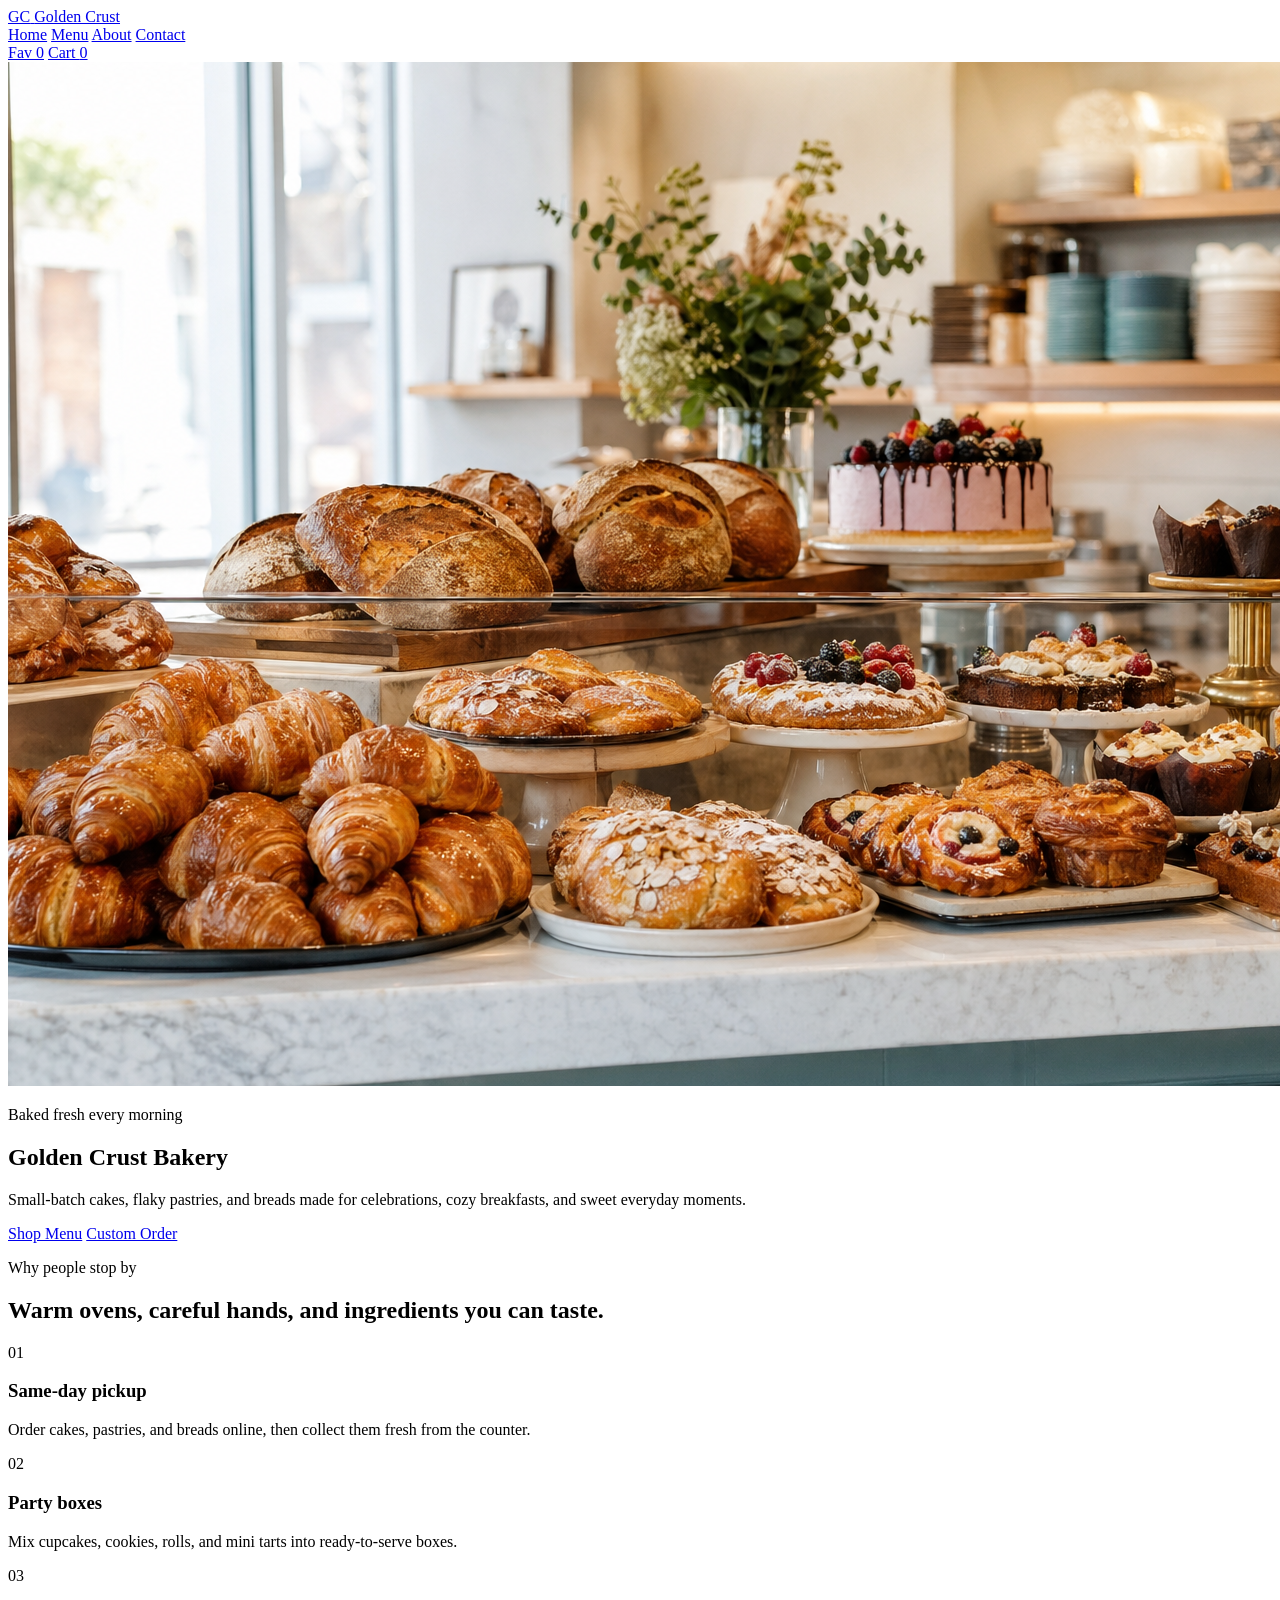
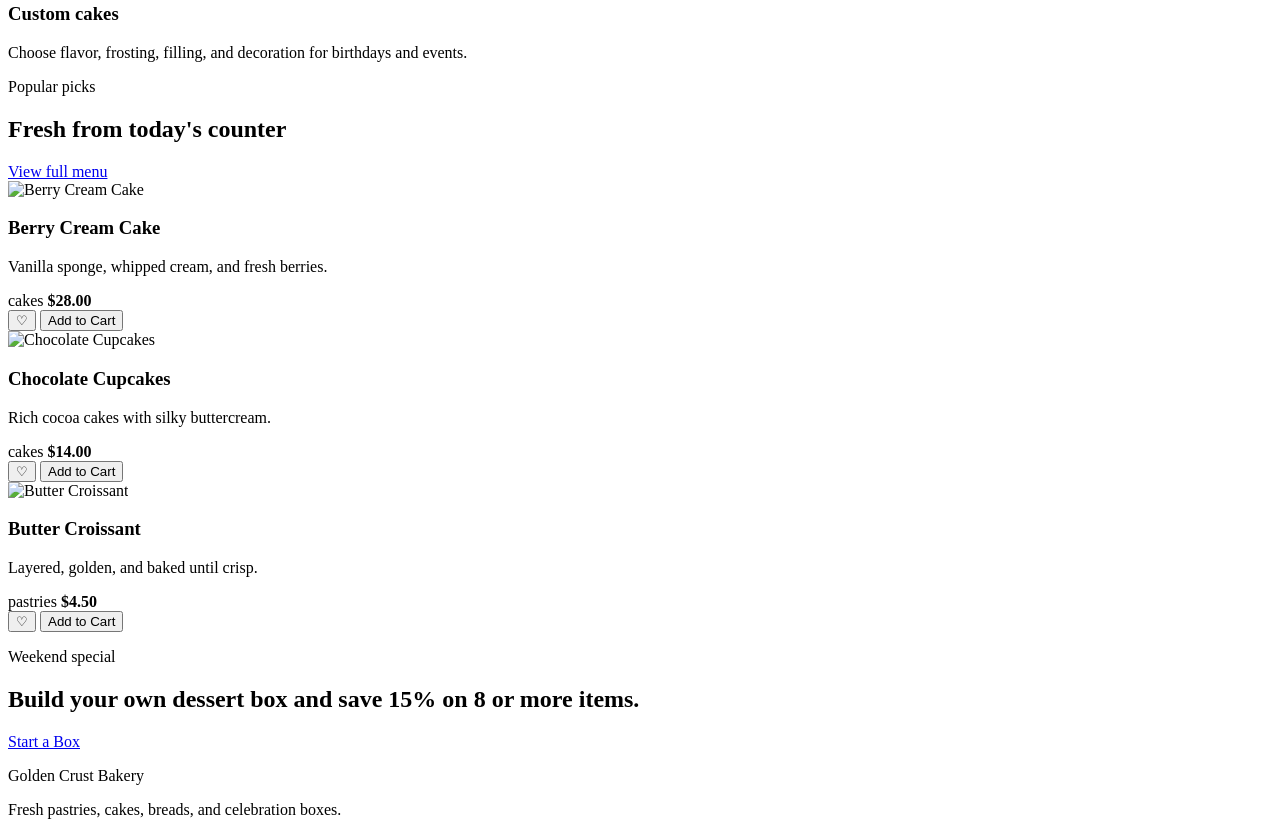
==== index.html @ b947f780 "Add files via upload" ====
<!DOCTYPE html>
<html lang="en">
<head>
  <meta charset="UTF-8">
  <meta name="viewport" content="width=device-width, initial-scale=1.0">
  <title>Golden Crust Bakery | Fresh Artisan Bakes</title>
  <link rel="stylesheet" href="styles.css">
</head>
<body>
  <header class="site-header">
    <a class="brand" href="index.html">
      <span class="brand-mark">GC</span>
      <span>Golden Crust</span>
    </a>
    <nav class="nav-links" aria-label="Main navigation">
      <a class="active" href="index.html">Home</a>
      <a href="menu.html">Menu</a>
      <a href="about.html">About</a>
      <a href="contact.html">Contact</a>
    </nav>
    <div class="header-actions">
      <a class="status-pill" href="menu.html#favorites">Fav <span data-fav-count>0</span></a>
      <a class="status-pill cart-pill" href="menu.html#cart">Cart <span data-cart-count>0</span></a>
    </div>
  </header>

  <main>
    <section class="hero">
      <img src="assets/bakery-hero.png" alt="Fresh pastries and bread displayed in a warm bakery">
      <div class="hero-copy">
        <p class="eyebrow">Baked fresh every morning</p>
        <h1>Golden Crust Bakery</h1>
        <p>Small-batch cakes, flaky pastries, and breads made for celebrations, cozy breakfasts, and sweet everyday moments.</p>
        <div class="hero-actions">
          <a class="btn primary" href="menu.html">Shop Menu</a>
          <a class="btn secondary" href="contact.html">Custom Order</a>
        </div>
      </div>
    </section>

    <section class="section intro-grid">
      <div>
        <p class="eyebrow">Why people stop by</p>
        <h2>Warm ovens, careful hands, and ingredients you can taste.</h2>
      </div>
      <div class="feature-list">
        <article>
          <span>01</span>
          <h3>Same-day pickup</h3>
          <p>Order cakes, pastries, and breads online, then collect them fresh from the counter.</p>
        </article>
        <article>
          <span>02</span>
          <h3>Party boxes</h3>
          <p>Mix cupcakes, cookies, rolls, and mini tarts into ready-to-serve boxes.</p>
        </article>
        <article>
          <span>03</span>
          <h3>Custom cakes</h3>
          <p>Choose flavor, frosting, filling, and decoration for birthdays and events.</p>
        </article>
      </div>
    </section>

    <section class="section">
      <div class="section-heading">
        <p class="eyebrow">Popular picks</p>
        <h2>Fresh from today&apos;s counter</h2>
        <a href="menu.html">View full menu</a>
      </div>
      <div class="product-grid featured-products" data-featured-products></div>
    </section>

    <section class="banner">
      <div>
        <p class="eyebrow">Weekend special</p>
        <h2>Build your own dessert box and save 15% on 8 or more items.</h2>
      </div>
      <a class="btn primary" href="menu.html">Start a Box</a>
    </section>
  </main>

  <footer class="site-footer">
    <p>Golden Crust Bakery</p>
    <p>Fresh pastries, cakes, breads, and celebration boxes.</p>
  </footer>

  <div class="toast" data-toast role="status" aria-live="polite"></div>
  <script src="script.js"></script>
</body>
</html>
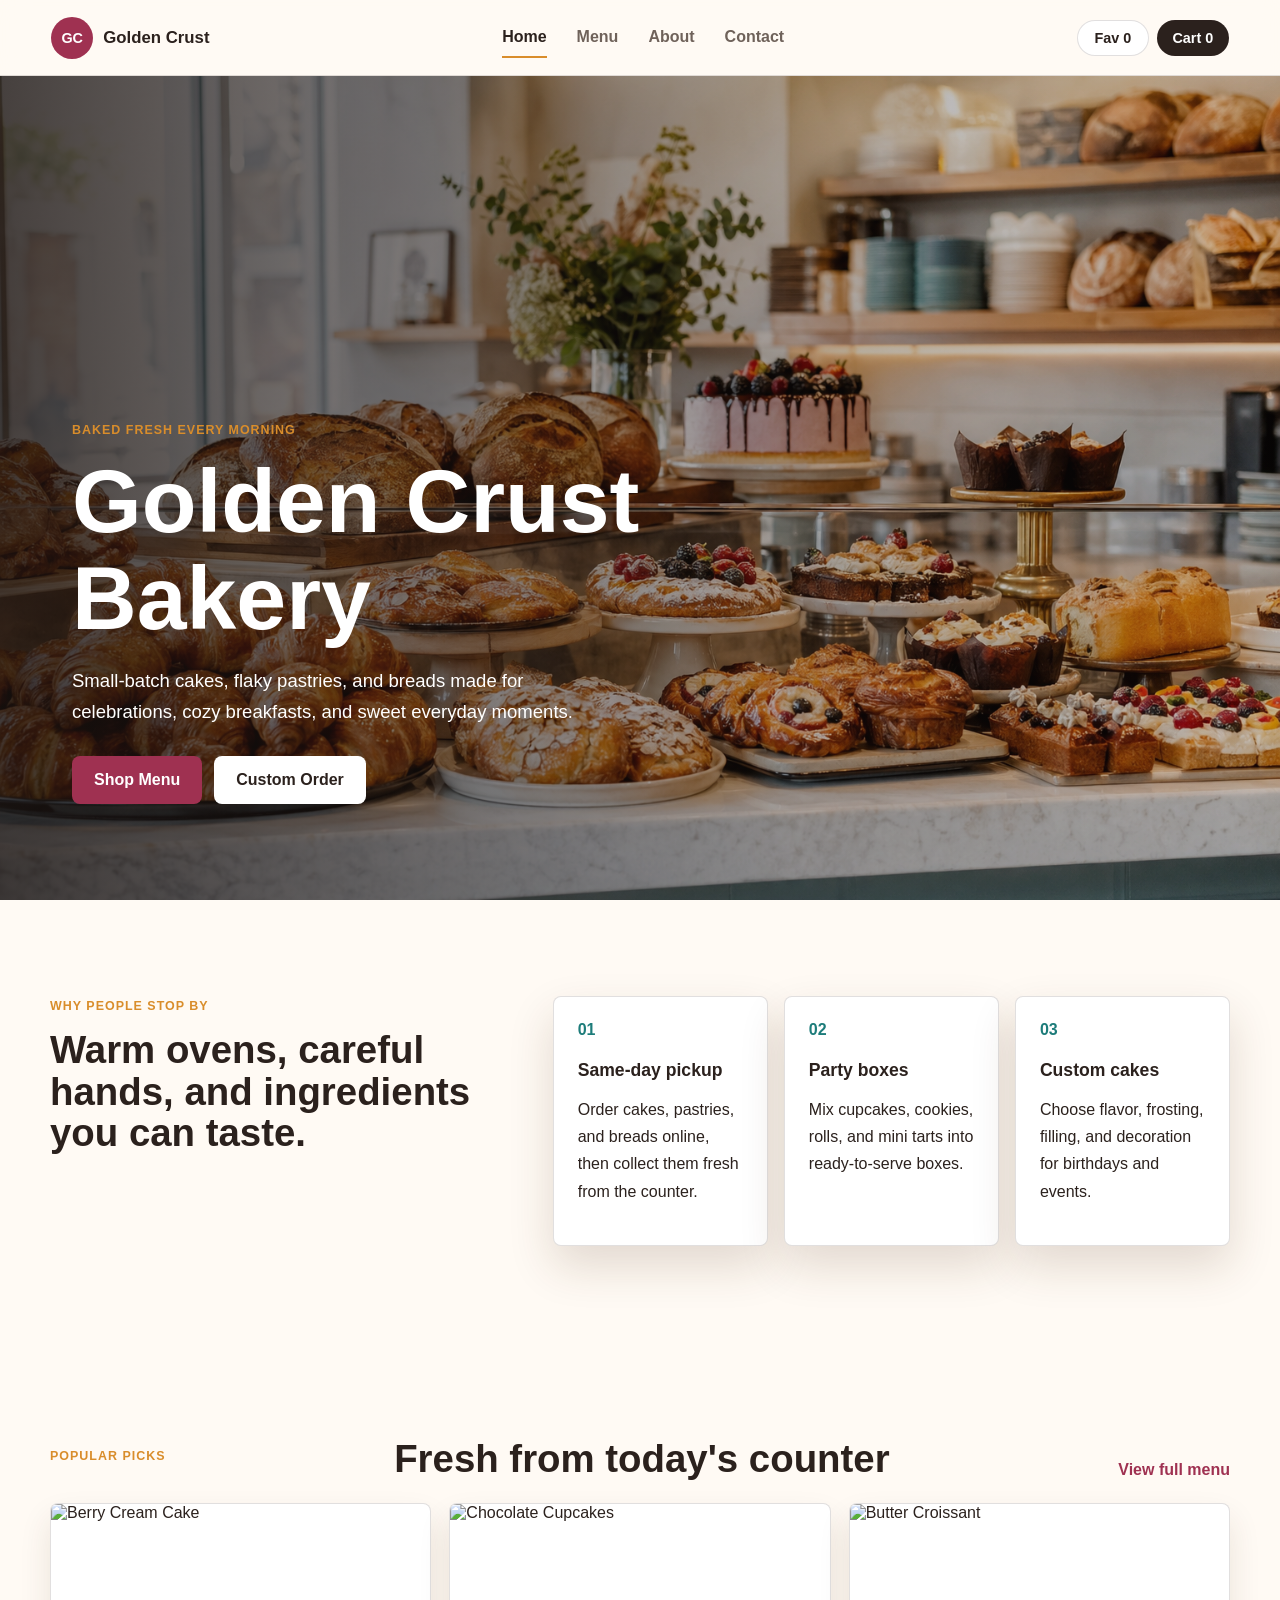
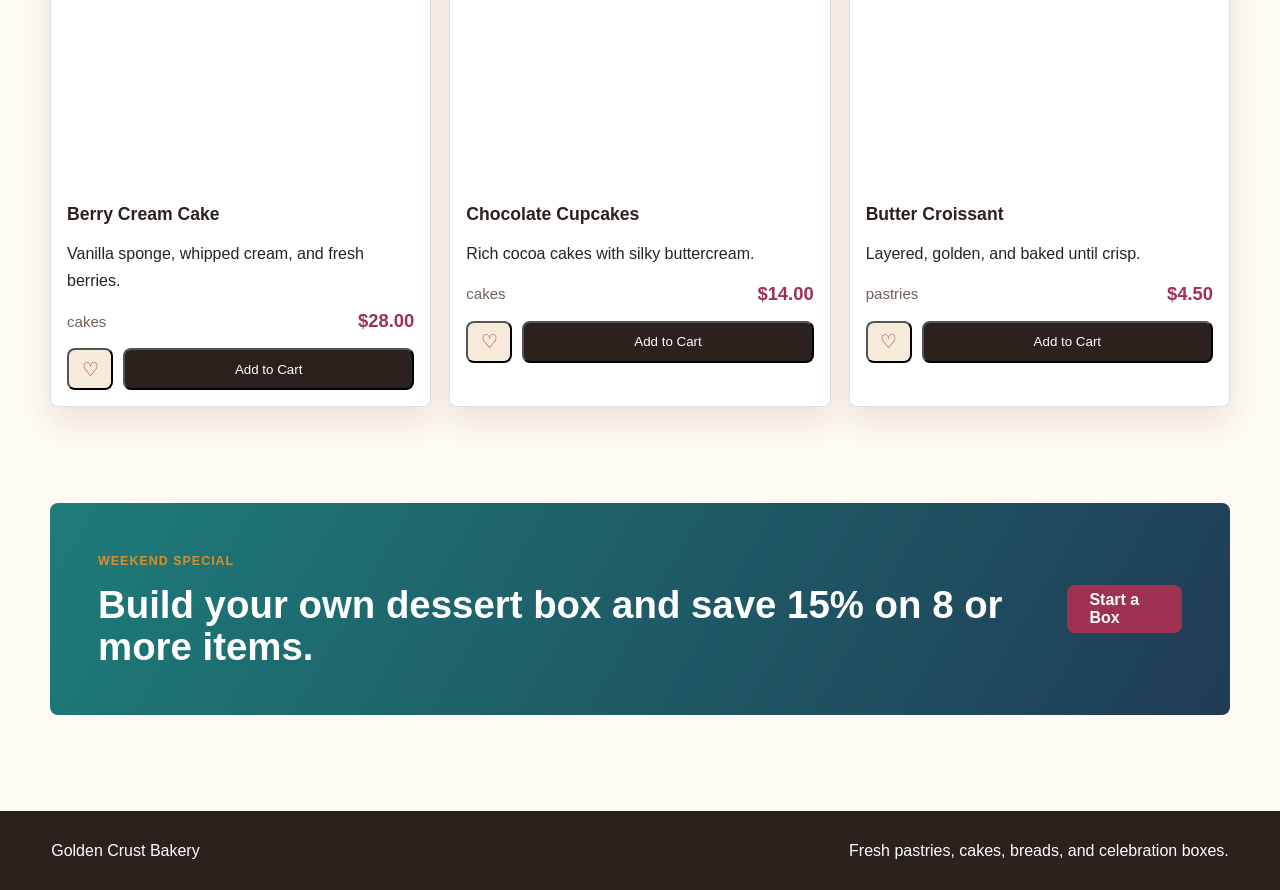
==== commit fbe1c873: "Update index.html" ====
--- a/index.html
+++ b/index.html
@@ -5,6 +5,15 @@
   <meta name="viewport" content="width=device-width, initial-scale=1.0">
   <title>Golden Crust Bakery | Fresh Artisan Bakes</title>
   <link rel="stylesheet" href="styles.css">
+  <!-- Google tag (gtag.js) -->
+<script async src="https://www.googletagmanager.com/gtag/js?id=G-WET0E6SLV4"></script>
+<script>
+  window.dataLayer = window.dataLayer || [];
+  function gtag(){dataLayer.push(arguments);}
+  gtag('js', new Date());
+
+  gtag('config', 'G-WET0E6SLV4');
+</script>
 </head>
 <body>
   <header class="site-header">
--- a/styles.css
+++ b/styles.css
@@ -0,0 +1,677 @@
+:root {
+  --ink: #2b211d;
+  --muted: #6f625a;
+  --paper: #fffaf4;
+  --cream: #f6eadb;
+  --gold: #d98d2b;
+  --berry: #9f3151;
+  --teal: #1d7c7a;
+  --line: rgba(43, 33, 29, 0.14);
+  --shadow: 0 20px 45px rgba(74, 43, 21, 0.16);
+}
+
+* {
+  box-sizing: border-box;
+}
+
+body {
+  margin: 0;
+  font-family: Arial, Helvetica, sans-serif;
+  color: var(--ink);
+  background: var(--paper);
+}
+
+a {
+  color: inherit;
+  text-decoration: none;
+}
+
+img {
+  display: block;
+  max-width: 100%;
+}
+
+.site-header {
+  position: sticky;
+  top: 0;
+  z-index: 20;
+  display: grid;
+  grid-template-columns: auto 1fr auto;
+  gap: 22px;
+  align-items: center;
+  min-height: 76px;
+  padding: 14px clamp(18px, 4vw, 56px);
+  background: rgba(255, 250, 244, 0.92);
+  border-bottom: 1px solid var(--line);
+  backdrop-filter: blur(14px);
+}
+
+.brand,
+.nav-links,
+.header-actions,
+.hero-actions,
+.toolbar,
+.panel-heading,
+.total-row {
+  display: flex;
+  align-items: center;
+}
+
+.brand {
+  gap: 10px;
+  font-size: 1.05rem;
+  font-weight: 800;
+}
+
+.brand-mark {
+  display: grid;
+  place-items: center;
+  width: 42px;
+  height: 42px;
+  border-radius: 50%;
+  color: white;
+  background: var(--berry);
+  font-size: 0.9rem;
+}
+
+.nav-links {
+  justify-content: center;
+  gap: clamp(10px, 3vw, 30px);
+  color: var(--muted);
+  font-weight: 700;
+}
+
+.nav-links a {
+  padding: 10px 0;
+  border-bottom: 2px solid transparent;
+}
+
+.nav-links .active,
+.nav-links a:hover {
+  color: var(--ink);
+  border-color: var(--gold);
+}
+
+.header-actions {
+  gap: 8px;
+  justify-content: flex-end;
+}
+
+.status-pill {
+  min-width: 72px;
+  padding: 9px 12px;
+  border: 1px solid var(--line);
+  border-radius: 999px;
+  background: white;
+  text-align: center;
+  font-size: 0.9rem;
+  font-weight: 800;
+}
+
+.cart-pill {
+  background: var(--ink);
+  color: white;
+}
+
+.hero {
+  position: relative;
+  min-height: calc(100vh - 76px);
+  display: grid;
+  align-items: end;
+  overflow: hidden;
+  background: #211916;
+}
+
+.hero img {
+  position: absolute;
+  inset: 0;
+  width: 100%;
+  height: 100%;
+  object-fit: cover;
+  opacity: 0.82;
+}
+
+.hero::after {
+  content: "";
+  position: absolute;
+  inset: 0;
+  background: linear-gradient(90deg, rgba(25, 18, 15, 0.76), rgba(25, 18, 15, 0.18) 62%, rgba(25, 18, 15, 0.04));
+}
+
+.hero-copy {
+  position: relative;
+  z-index: 1;
+  width: min(680px, calc(100% - 36px));
+  margin: 0 0 clamp(54px, 10vw, 96px) clamp(18px, 6vw, 72px);
+  color: white;
+}
+
+.eyebrow {
+  margin: 0 0 12px;
+  color: var(--gold);
+  font-size: 0.78rem;
+  font-weight: 900;
+  letter-spacing: 0.08em;
+  text-transform: uppercase;
+}
+
+h1,
+h2,
+h3,
+p {
+  overflow-wrap: anywhere;
+}
+
+h1,
+h2,
+h3 {
+  margin: 0;
+  line-height: 1.08;
+}
+
+h1 {
+  font-size: clamp(2.7rem, 7vw, 6.8rem);
+}
+
+h2 {
+  font-size: clamp(1.7rem, 3vw, 3rem);
+}
+
+h3 {
+  font-size: 1.1rem;
+}
+
+p {
+  line-height: 1.7;
+}
+
+.hero-copy p:not(.eyebrow) {
+  max-width: 560px;
+  font-size: 1.16rem;
+}
+
+.hero-actions {
+  gap: 12px;
+  flex-wrap: wrap;
+  margin-top: 28px;
+}
+
+.btn,
+.filter-btn,
+.text-btn {
+  border: 0;
+  cursor: pointer;
+  font: inherit;
+  font-weight: 800;
+}
+
+.btn {
+  display: inline-flex;
+  align-items: center;
+  justify-content: center;
+  min-height: 48px;
+  padding: 0 22px;
+  border-radius: 8px;
+}
+
+.primary {
+  background: var(--berry);
+  color: white;
+}
+
+.secondary {
+  background: white;
+  color: var(--ink);
+}
+
+.full {
+  width: 100%;
+}
+
+.section,
+.shop-layout,
+.contact-grid,
+.process,
+.page-title {
+  width: min(1180px, calc(100% - 36px));
+  margin: 0 auto;
+}
+
+.section {
+  padding: clamp(52px, 8vw, 96px) 0;
+}
+
+.intro-grid,
+.process,
+.split-title,
+.contact-grid,
+.shop-layout {
+  display: grid;
+  gap: clamp(24px, 4vw, 54px);
+}
+
+.intro-grid {
+  grid-template-columns: 0.8fr 1.2fr;
+}
+
+.feature-list {
+  display: grid;
+  grid-template-columns: repeat(3, 1fr);
+  gap: 16px;
+}
+
+.feature-list article,
+.values article,
+.order-panel,
+.contact-form,
+.visit-card {
+  background: white;
+  border: 1px solid var(--line);
+  border-radius: 8px;
+  box-shadow: var(--shadow);
+}
+
+.feature-list article {
+  padding: 24px;
+}
+
+.feature-list span {
+  display: inline-block;
+  margin-bottom: 22px;
+  color: var(--teal);
+  font-weight: 900;
+}
+
+.section-heading {
+  display: flex;
+  justify-content: space-between;
+  align-items: end;
+  gap: 24px;
+  margin-bottom: 24px;
+}
+
+.section-heading a {
+  color: var(--berry);
+  font-weight: 900;
+}
+
+.product-grid {
+  display: grid;
+  grid-template-columns: repeat(3, minmax(0, 1fr));
+  gap: 18px;
+}
+
+.product-card {
+  overflow: hidden;
+  background: white;
+  border: 1px solid var(--line);
+  border-radius: 8px;
+  box-shadow: 0 16px 32px rgba(74, 43, 21, 0.11);
+}
+
+.product-card img {
+  width: 100%;
+  aspect-ratio: 4 / 3;
+  object-fit: cover;
+}
+
+.product-body {
+  padding: 16px;
+}
+
+.product-meta,
+.product-actions {
+  display: flex;
+  gap: 10px;
+  align-items: center;
+  justify-content: space-between;
+}
+
+.product-meta {
+  margin: 10px 0 16px;
+  color: var(--muted);
+  font-size: 0.94rem;
+}
+
+.product-price {
+  color: var(--berry);
+  font-size: 1.15rem;
+  font-weight: 900;
+}
+
+.product-actions button {
+  min-height: 42px;
+  border-radius: 8px;
+}
+
+.fav-btn {
+  width: 46px;
+  background: var(--cream);
+  color: var(--berry);
+  font-size: 1.2rem;
+}
+
+.add-btn {
+  flex: 1;
+  background: var(--ink);
+  color: white;
+}
+
+.banner {
+  width: min(1180px, calc(100% - 36px));
+  margin: 0 auto clamp(52px, 8vw, 96px);
+  display: flex;
+  justify-content: space-between;
+  align-items: center;
+  gap: 24px;
+  padding: clamp(28px, 5vw, 48px);
+  border-radius: 8px;
+  color: white;
+  background: linear-gradient(120deg, var(--teal), #203c55);
+}
+
+.page-title {
+  padding: clamp(42px, 7vw, 86px) 0 28px;
+}
+
+.page-title h1 {
+  max-width: 900px;
+  font-size: clamp(2.4rem, 5vw, 5rem);
+}
+
+.page-title p:not(.eyebrow) {
+  max-width: 680px;
+  color: var(--muted);
+  font-size: 1.08rem;
+}
+
+.shop-layout {
+  grid-template-columns: minmax(0, 1fr) 340px;
+  align-items: start;
+  padding-bottom: 70px;
+}
+
+.toolbar {
+  flex-wrap: wrap;
+  gap: 10px;
+  margin-bottom: 18px;
+}
+
+.filter-btn {
+  min-height: 40px;
+  padding: 0 16px;
+  border: 1px solid var(--line);
+  border-radius: 999px;
+  color: var(--muted);
+  background: white;
+}
+
+.filter-btn.active {
+  color: white;
+  background: var(--teal);
+  border-color: var(--teal);
+}
+
+.order-panel {
+  position: sticky;
+  top: 96px;
+  display: grid;
+  gap: 28px;
+  padding: 20px;
+}
+
+.panel-heading,
+.total-row {
+  justify-content: space-between;
+  gap: 12px;
+}
+
+.panel-heading {
+  margin-bottom: 12px;
+}
+
+.panel-heading h2 {
+  font-size: 1.25rem;
+}
+
+.text-btn {
+  color: var(--berry);
+  background: transparent;
+}
+
+.mini-list {
+  display: grid;
+  gap: 10px;
+  min-height: 34px;
+}
+
+.mini-item {
+  display: grid;
+  grid-template-columns: 1fr auto;
+  gap: 10px;
+  align-items: center;
+  padding: 10px;
+  border-radius: 8px;
+  background: var(--cream);
+}
+
+.mini-item strong {
+  display: block;
+  font-size: 0.95rem;
+}
+
+.mini-item span {
+  color: var(--muted);
+  font-size: 0.88rem;
+}
+
+.mini-item button {
+  width: 34px;
+  height: 34px;
+  border: 0;
+  border-radius: 50%;
+  background: white;
+  color: var(--berry);
+  cursor: pointer;
+  font-weight: 900;
+}
+
+.empty-state {
+  color: var(--muted);
+  font-size: 0.94rem;
+}
+
+.total-row {
+  margin: 18px 0;
+  padding-top: 14px;
+  border-top: 1px solid var(--line);
+}
+
+.split-title {
+  grid-template-columns: 1fr minmax(280px, 440px);
+  align-items: center;
+}
+
+.split-title img,
+.process img,
+.visit-card img {
+  width: 100%;
+  border-radius: 8px;
+  object-fit: cover;
+}
+
+.split-title img {
+  aspect-ratio: 1 / 1;
+}
+
+.values {
+  display: grid;
+  grid-template-columns: repeat(3, 1fr);
+  gap: 18px;
+}
+
+.values article {
+  padding: 28px;
+}
+
+.values p,
+.process p,
+.visit-card p {
+  color: var(--muted);
+}
+
+.process {
+  grid-template-columns: 0.95fr 1.05fr;
+  align-items: center;
+  padding-bottom: 80px;
+}
+
+.process img {
+  aspect-ratio: 5 / 4;
+}
+
+.contact-grid {
+  grid-template-columns: 1fr 0.85fr;
+  align-items: start;
+  padding-bottom: 78px;
+}
+
+.contact-form {
+  display: grid;
+  gap: 16px;
+  padding: clamp(20px, 4vw, 34px);
+}
+
+.contact-form label {
+  display: grid;
+  gap: 8px;
+  color: var(--muted);
+  font-weight: 800;
+}
+
+.contact-form input,
+.contact-form select,
+.contact-form textarea {
+  width: 100%;
+  border: 1px solid var(--line);
+  border-radius: 8px;
+  padding: 13px 14px;
+  color: var(--ink);
+  background: #fffdf9;
+  font: inherit;
+}
+
+.visit-card {
+  overflow: hidden;
+}
+
+.visit-card img {
+  aspect-ratio: 4 / 3;
+  border-radius: 0;
+}
+
+.visit-card div {
+  padding: 24px;
+}
+
+.visit-card h2 {
+  margin-top: 18px;
+  font-size: 1.15rem;
+}
+
+.visit-card h2:first-child {
+  margin-top: 0;
+}
+
+.site-footer {
+  display: flex;
+  justify-content: space-between;
+  gap: 18px;
+  padding: 26px clamp(18px, 4vw, 56px);
+  color: white;
+  background: var(--ink);
+}
+
+.site-footer p {
+  margin: 0;
+}
+
+.toast {
+  position: fixed;
+  right: 18px;
+  bottom: 18px;
+  z-index: 30;
+  max-width: min(360px, calc(100% - 36px));
+  padding: 14px 18px;
+  border-radius: 8px;
+  color: white;
+  background: var(--ink);
+  box-shadow: var(--shadow);
+  opacity: 0;
+  transform: translateY(12px);
+  pointer-events: none;
+  transition: 180ms ease;
+}
+
+.toast.show {
+  opacity: 1;
+  transform: translateY(0);
+}
+
+@media (max-width: 960px) {
+  .site-header {
+    grid-template-columns: 1fr;
+    gap: 12px;
+  }
+
+  .nav-links,
+  .header-actions {
+    justify-content: flex-start;
+    overflow-x: auto;
+  }
+
+  .intro-grid,
+  .shop-layout,
+  .split-title,
+  .process,
+  .contact-grid {
+    grid-template-columns: 1fr;
+  }
+
+  .feature-list,
+  .values,
+  .product-grid {
+    grid-template-columns: repeat(2, minmax(0, 1fr));
+  }
+
+  .order-panel {
+    position: static;
+  }
+}
+
+@media (max-width: 620px) {
+  .hero {
+    min-height: 620px;
+  }
+
+  .hero-copy {
+    margin-left: 18px;
+  }
+
+  .feature-list,
+  .values,
+  .product-grid {
+    grid-template-columns: 1fr;
+  }
+
+  .banner,
+  .section-heading,
+  .site-footer {
+    align-items: flex-start;
+    flex-direction: column;
+  }
+
+  .status-pill {
+    min-width: auto;
+  }
+}
